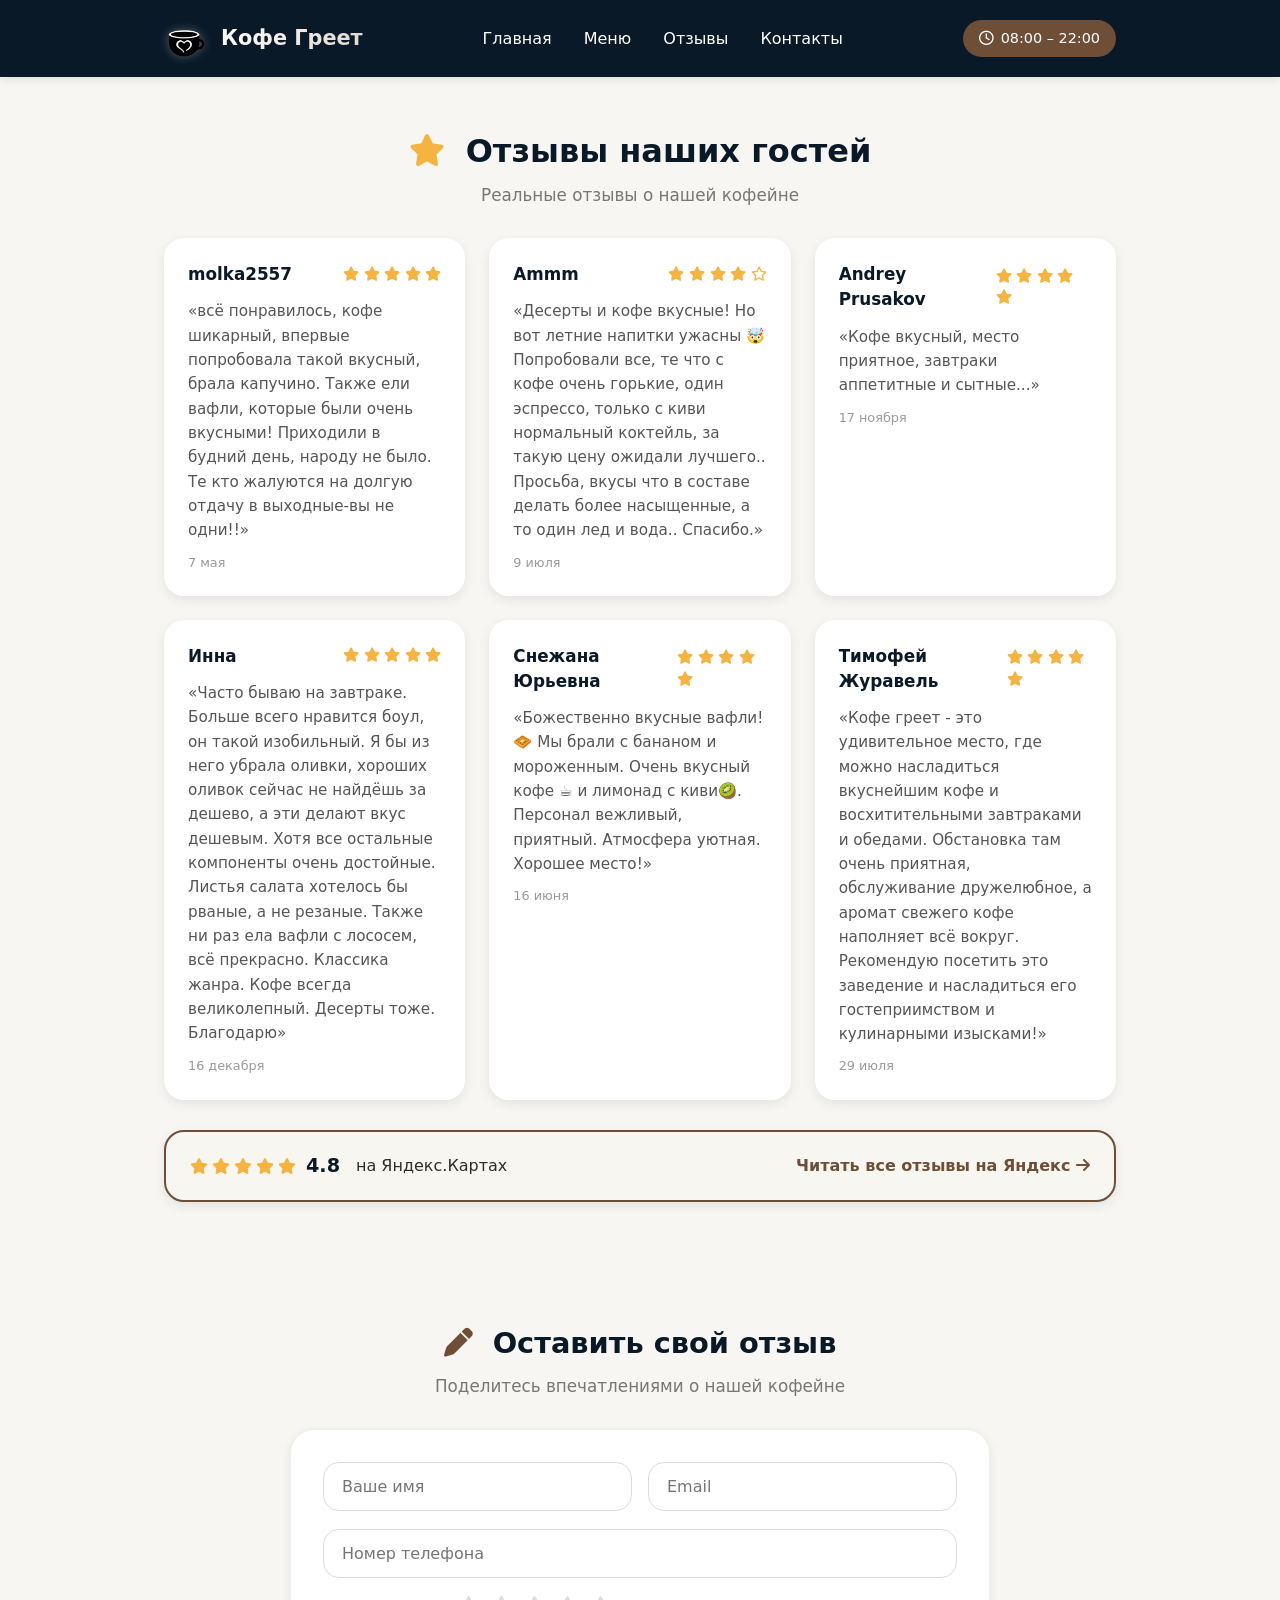
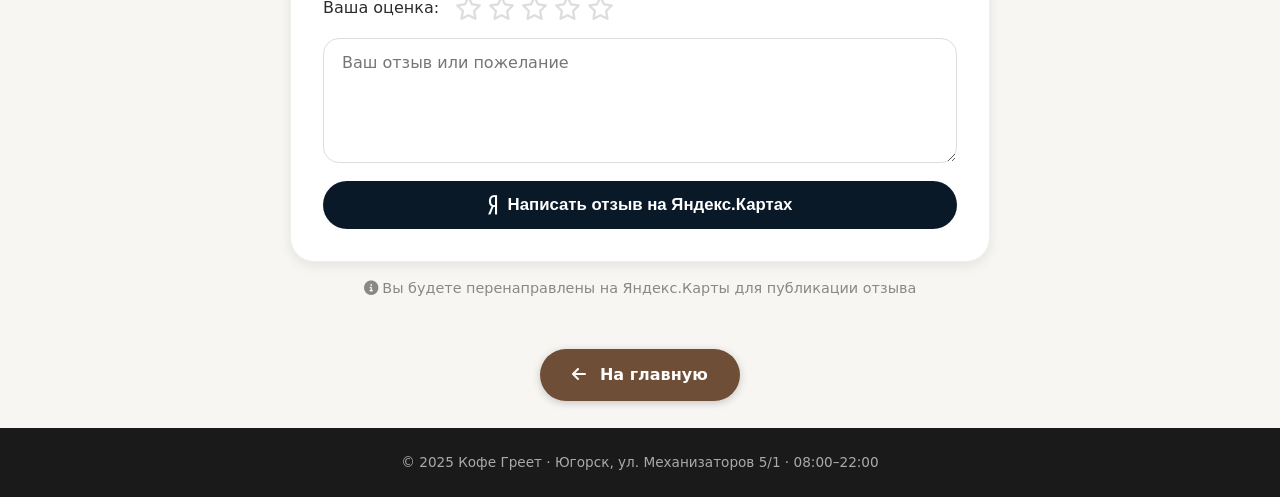
==== about.html @ d29ca67d "Add files via upload" ====
<!DOCTYPE html>
<html lang="ru">
<head>
    <meta charset="UTF-8" />
    <meta name="viewport" content="width=device-width, initial-scale=1.0" />
    <title>Отзывы и обратная связь — Кофе Греет</title>
    <link rel="stylesheet" href="about.css" />
    <link rel="stylesheet" href="https://cdnjs.cloudflare.com/ajax/libs/font-awesome/6.0.0-beta3/css/all.min.css" />
</head>
<body>

<!-- Preloader -->
<div class="preloader" id="preloader">
    <div class="preloader-content">
        <div class="coffee-cup">
            <div class="steam">
                <span></span><span></span><span></span><span></span><span></span>
            </div>
            <div class="cup-body">
                <div class="coffee-fill"></div>
            </div>
            <div class="cup-handle"></div>
            <div class="coffee-beans">
                <div class="bean"></div>
                <div class="bean"></div>
                <div class="bean"></div>
                <div class="bean"></div>
            </div>
        </div>
        <div class="preloader-title">Кофе Греет</div>
        <div class="preloader-spinner"></div>
        <div class="progress-bar">
            <div class="progress-bar-fill"></div>
        </div>
        <div class="loading-text">
            Загрузка<span>.</span><span>.</span><span>.</span>
        </div>
    </div>
</div>

<header>
    <div class="container header-container">
        <div class="logo">
            <img src="imgs/logo.png" alt="Кофе Греет" />
            <span>Кофе Греет</span>
        </div>

        <button class="burger-btn" id="burgerBtn" aria-label="Открыть меню">
            <span></span>
            <span></span>
            <span></span>
        </button>

        <nav class="nav-wrapper" id="navWrapper">
            <ul class="nav-menu">
                <li><a href="index.html">Главная</a></li>
                <li><a href="meny.html">Меню</a></li>
                <li><a href="about.html">Отзывы</a></li>
                <li><a href="index.html#contacts">Контакты</a></li>
            </ul>
        </nav>

        <div class="work-time">
            <i class="far fa-clock"></i> 08:00 – 22:00
        </div>
    </div>
</header>

<div class="menu-overlay" id="menuOverlay"></div>

<main>
    <div class="container">
        <!-- Отзывы -->
        <section class="feedback-section reviews-section">
            <div class="feedback-header">
                <h1><i class="fas fa-star" style="color: #f5b342;"></i> Отзывы наших гостей</h1>
                <p>Реальные отзывы о нашей кофейне</p>
            </div>

            <div class="reviews-wrapper">
                <!-- Отзыв 1: molka2557 - 5 звезд -->
                <div class="review-card">
                    <div class="review-header">
                        <span class="review-name">molka2557</span>
                        <span class="review-rating">
                            <i class="fas fa-star"></i>
                            <i class="fas fa-star"></i>
                            <i class="fas fa-star"></i>
                            <i class="fas fa-star"></i>
                            <i class="fas fa-star"></i>
                        </span>
                    </div>
                    <p>«всё понравилось, кофе шикарный, впервые попробовала такой вкусный, брала капучино. Также ели вафли, которые были очень вкусными! Приходили в будний день, народу не было. Те кто жалуются на долгую отдачу в выходные-вы не одни!!»</p>
                    <span class="review-date">7 мая</span>
                </div>

                <!-- Отзыв 2: Ammm - 4 звезды -->
                <div class="review-card">
                    <div class="review-header">
                        <span class="review-name">Ammm</span>
                        <span class="review-rating">
                            <i class="fas fa-star"></i>
                            <i class="fas fa-star"></i>
                            <i class="fas fa-star"></i>
                            <i class="fas fa-star"></i>
                            <i class="far fa-star"></i>
                        </span>
                    </div>
                    <p>«Десерты и кофе вкусные! Но вот летние напитки ужасны 🤯 Попробовали все, те что с кофе очень горькие, один эспрессо, только с киви нормальный коктейль, за такую цену ожидали лучшего.. Просьба, вкусы что в составе делать более насыщенные, а то один лед и вода.. Спасибо.»</p>
                    <span class="review-date">9 июля</span>
                </div>

                <!-- Отзыв 3: Andrey Prusakov - 5 звезд -->
                <div class="review-card">
                    <div class="review-header">
                        <span class="review-name">Andrey Prusakov</span>
                        <span class="review-rating">
                            <i class="fas fa-star"></i>
                            <i class="fas fa-star"></i>
                            <i class="fas fa-star"></i>
                            <i class="fas fa-star"></i>
                            <i class="fas fa-star"></i>
                        </span>
                    </div>
                    <p>«Кофе вкусный, место приятное, завтраки аппетитные и сытные...»</p>
                    <span class="review-date">17 ноября</span>
                </div>

                <!-- Отзыв 4: Инна - 5 звезд -->
                <div class="review-card">
                    <div class="review-header">
                        <span class="review-name">Инна</span>
                        <span class="review-rating">
                            <i class="fas fa-star"></i>
                            <i class="fas fa-star"></i>
                            <i class="fas fa-star"></i>
                            <i class="fas fa-star"></i>
                            <i class="fas fa-star"></i>
                        </span>
                    </div>
                    <p>«Часто бываю на завтраке. Больше всего нравится боул, он такой изобильный. Я бы из него убрала оливки, хороших оливок сейчас не найдёшь за дешево, а эти делают вкус дешевым. Хотя все остальные компоненты очень достойные. Листья салата хотелось бы рваные, а не резаные. Также ни раз ела вафли с лососем, всё прекрасно. Классика жанра. Кофе всегда великолепный. Десерты тоже. Благодарю»</p>
                    <span class="review-date">16 декабря</span>
                </div>

                <!-- Отзыв 5: Снежана Юрьевна - 5 звезд -->
                <div class="review-card">
                    <div class="review-header">
                        <span class="review-name">Снежана Юрьевна</span>
                        <span class="review-rating">
                            <i class="fas fa-star"></i>
                            <i class="fas fa-star"></i>
                            <i class="fas fa-star"></i>
                            <i class="fas fa-star"></i>
                            <i class="fas fa-star"></i>
                        </span>
                    </div>
                    <p>«Божественно вкусные вафли! 🧇 Мы брали с бананом и мороженным. Очень вкусный кофе ☕️ и лимонад с киви🥝. Персонал вежливый, приятный. Атмосфера уютная. Хорошее место!»</p>
                    <span class="review-date">16 июня</span>
                </div>

                <!-- Отзыв 6: Тимофей Журавель - 5 звезд -->
                <div class="review-card">
                    <div class="review-header">
                        <span class="review-name">Тимофей Журавель</span>
                        <span class="review-rating">
                            <i class="fas fa-star"></i>
                            <i class="fas fa-star"></i>
                            <i class="fas fa-star"></i>
                            <i class="fas fa-star"></i>
                            <i class="fas fa-star"></i>
                        </span>
                    </div>
                    <p>«Кофе греет - это удивительное место, где можно насладиться вкуснейшим кофе и восхитительными завтраками и обедами. Обстановка там очень приятная, обслуживание дружелюбное, а аромат свежего кофе наполняет всё вокруг. Рекомендую посетить это заведение и насладиться его гостеприимством и кулинарными изысками!»</p>
                    <span class="review-date">29 июля</span>
                </div>
            </div>

            <!-- Яндекс отзывы -->
            <div class="yandex-review-wrapper">
                <div class="review-card yandex-review">
                    <div class="yandex-rating">
                        <i class="fas fa-star" style="color: #f5b342;"></i>
                        <i class="fas fa-star" style="color: #f5b342;"></i>
                        <i class="fas fa-star" style="color: #f5b342;"></i>
                        <i class="fas fa-star" style="color: #f5b342;"></i>
                        <i class="fas fa-star" style="color: #f5b342;"></i>
                        <span class="rating-value">4.8</span>
                    </div>
                    <span class="yandex-label">на Яндекс.Картах</span>
                    <a href="https://yandex.ru/maps/11177/ugorsk/?add-review=true&from=mapframe&ll=63.339383%2C61.314696&mode=poi&poi%5Bpoint%5D=63.339239%2C61.314762&poi%5Buri%5D=ymapsbm1%3A%2F%2Forg%3Foid%3D2334949052&tab=reviews&z=18" target="_blank" class="yandex-link">
                        Читать все отзывы на Яндекс <i class="fas fa-arrow-right"></i>
                    </a>
                </div>
            </div>
        </section>

        <!-- Форма обратной связи -->
        <section class="feedback-section form-section">
            <div class="feedback-header">
                <h2><i class="fas fa-pen"></i> Оставить свой отзыв</h2>
                <p>Поделитесь впечатлениями о нашей кофейне</p>
            </div>

            <div class="feedback-form-wrapper">
                <form class="feedback-form" id="feedbackFormPage">
                    <div class="form-row">
                        <input type="text" id="reviewName" placeholder="Ваше имя" required />
                        <input type="email" id="reviewEmail" placeholder="Email" required />
                    </div>
                    <input type="tel" id="reviewPhone" placeholder="Номер телефона" />
                    <div class="rating-select">
                        <span>Ваша оценка:</span>
                        <div class="stars">
                            <i class="far fa-star" data-value="1"></i>
                            <i class="far fa-star" data-value="2"></i>
                            <i class="far fa-star" data-value="3"></i>
                            <i class="far fa-star" data-value="4"></i>
                            <i class="far fa-star" data-value="5"></i>
                        </div>
                    </div>
                    <textarea id="reviewText" rows="5" placeholder="Ваш отзыв или пожелание" required></textarea>
                    <button type="submit" class="submit-btn">
                        <i class="fab fa-yandex"></i> Написать отзыв на Яндекс.Картах
                    </button>
                </form>
                <p style="text-align: center; margin-top: 16px; color: #888; font-size: 0.9rem;">
                    <i class="fas fa-info-circle"></i> Вы будете перенаправлены на Яндекс.Карты для публикации отзыва
                </p>
            </div>
        </section>

        <!-- Кнопка "На главную" -->
        <div class="back-wrapper">
            <a href="index.html" class="btn-back">
                <i class="fas fa-arrow-left"></i> На главную
            </a>
        </div>
    </div>
</main>

<footer>
    <div class="container">
        <p>© 2025 Кофе Греет · Югорск, ул. Механизаторов 5/1 · 08:00–22:00</p>
    </div>
</footer>

<script>
    // Preloader
    window.addEventListener('load', function() {
        const preloader = document.getElementById('preloader');
        setTimeout(function() {
            preloader.classList.add('hidden');
        }, 1200);
    });

    // Бургер-меню
    const burgerBtn = document.getElementById('burgerBtn');
    const navWrapper = document.getElementById('navWrapper');
    const menuOverlay = document.getElementById('menuOverlay');

    function openMenu() {
        burgerBtn.classList.add('active');
        navWrapper.classList.add('active');
        menuOverlay.classList.add('active');
        document.body.style.overflow = 'hidden';
    }

    function closeMenu() {
        burgerBtn.classList.remove('active');
        navWrapper.classList.remove('active');
        menuOverlay.classList.remove('active');
        document.body.style.overflow = '';
    }

    burgerBtn.addEventListener('click', function() {
        if (navWrapper.classList.contains('active')) {
            closeMenu();
        } else {
            openMenu();
        }
    });

    menuOverlay.addEventListener('click', closeMenu);

    document.querySelectorAll('.nav-menu a').forEach(link => {
        link.addEventListener('click', closeMenu);
    });

    // Звездный рейтинг
    document.querySelectorAll('.stars i').forEach(star => {
        star.addEventListener('click', function() {
            const value = parseInt(this.dataset.value);
            const stars = this.parentElement.querySelectorAll('i');
            stars.forEach((s, index) => {
                if (index < value) {
                    s.className = 'fas fa-star';
                    s.style.color = '#f5b342';
                } else {
                    s.className = 'far fa-star';
                    s.style.color = '#ddd';
                }
            });
        });
    });

    // Отправка формы - перенаправление на Яндекс.Карты
    document.getElementById('feedbackFormPage').addEventListener('submit', function(e) {
        e.preventDefault();
        
        const name = document.getElementById('reviewName').value;
        const email = document.getElementById('reviewEmail').value;
        const phone = document.getElementById('reviewPhone').value;
        const review = document.getElementById('reviewText').value;
        
        const reviewData = {
            name: name,
            email: email,
            phone: phone,
            review: review,
            date: new Date().toLocaleDateString('ru-RU')
        };
        localStorage.setItem('reviewDraft', JSON.stringify(reviewData));
        
        alert('Спасибо! Вы будете перенаправлены на Яндекс.Карты для публикации отзыва.\n\nВаши данные сохранены в черновике.');
        
        window.open('https://yandex.ru/maps/11177/ugorsk/?add-review=true&from=mapframe&ll=63.339383%2C61.314696&mode=poi&poi%5Bpoint%5D=63.339239%2C61.314762&poi%5Buri%5D=ymapsbm1%3A%2F%2Forg%3Foid%3D2334949052&tab=reviews&z=18', '_blank');
        
        this.reset();
        document.querySelectorAll('.stars i').forEach(s => {
            s.className = 'far fa-star';
            s.style.color = '#ddd';
        });
    });
</script>
</body>
</html>
---- about.css ----
:root {
    --dark-blue: #0A1927;
    --coffee: #6F4E37;
    --coffee-light: #8B6B4A;
    --black: #1A1A1A;
    --bg: #F8F6F2;
    --text: #2C2C2C;
    --white: #FFFFFF;
    --shadow-sm: 0 4px 12px rgba(0, 0, 0, 0.08);
    --shadow-md: 0 8px 24px rgba(0, 0, 0, 0.12);
    --shadow-lg: 0 12px 32px rgba(0, 0, 0, 0.16);
    --glow-gold: 0 0 12px rgba(111, 78, 55, 0.5);
}
* {
    margin: 0;
    padding: 0;
    box-sizing: border-box;
}
body {
    font-family: system-ui, -apple-system, 'Segoe UI', Roboto, sans-serif;
    background: var(--bg);
    color: var(--text);
    line-height: 1.5;
    opacity: 0;
    animation: fadeInBody 0.8s ease-out forwards;
}
@keyframes fadeInBody {
    0% { opacity: 0; }
    100% { opacity: 1; }
}

/* ===== PRELOADER ===== */
.preloader {
    position: fixed;
    top: 0;
    left: 0;
    width: 100%;
    height: 100%;
    background: var(--dark-blue);
    display: flex;
    flex-direction: column;
    align-items: center;
    justify-content: center;
    z-index: 9999;
    transition: opacity 0.8s ease, visibility 0.8s ease;
}
.preloader.hidden {
    opacity: 0;
    visibility: hidden;
    pointer-events: none;
}
.preloader-content {
    display: flex;
    flex-direction: column;
    align-items: center;
    gap: 30px;
    animation: preloaderFadeIn 0.6s ease-out;
}
@keyframes preloaderFadeIn {
    0% { opacity: 0; transform: scale(0.9); }
    100% { opacity: 1; transform: scale(1); }
}
.coffee-cup {
    position: relative;
    width: 120px;
    height: 100px;
    animation: cupFloat 2s ease-in-out infinite;
}
@keyframes cupFloat {
    0%, 100% { transform: translateY(0); }
    50% { transform: translateY(-10px); }
}
.cup-body {
    position: absolute;
    bottom: 0;
    left: 50%;
    transform: translateX(-50%);
    width: 80px;
    height: 65px;
    background: linear-gradient(180deg, #5a3d2e 0%, #3d281d 100%);
    border-radius: 0 0 30px 30px;
    border: 3px solid #4a3224;
    overflow: hidden;
}
.cup-body::after {
    content: '';
    position: absolute;
    top: 0;
    left: 0;
    width: 100%;
    height: 30px;
    background: linear-gradient(180deg, rgba(255,255,255,0.15) 0%, rgba(255,255,255,0) 100%);
}
.cup-handle {
    position: absolute;
    bottom: 15px;
    right: -28px;
    width: 28px;
    height: 35px;
    border: 4px solid #4a3224;
    border-left: none;
    border-radius: 0 20px 20px 0;
}
.coffee-fill {
    position: absolute;
    bottom: 3px;
    left: 3px;
    right: 3px;
    height: 40px;
    background: linear-gradient(180deg, #6F4E37 0%, #3d281d 100%);
    border-radius: 0 0 26px 26px;
    animation: coffeeRipple 1.5s ease-in-out infinite;
}
@keyframes coffeeRipple {
    0%, 100% { height: 40px; opacity: 1; }
    50% { height: 35px; opacity: 0.8; }
}
.steam {
    position: absolute;
    top: -30px;
    left: 50%;
    transform: translateX(-50%);
    display: flex;
    gap: 12px;
}
.steam span {
    display: block;
    width: 6px;
    height: 20px;
    background: linear-gradient(180deg, rgba(255,255,255,0.4) 0%, transparent 100%);
    border-radius: 50%;
    animation: steamRise 2s ease-in-out infinite;
}
.steam span:nth-child(1) { animation-delay: 0s; height: 25px; }
.steam span:nth-child(2) { animation-delay: 0.4s; height: 15px; }
.steam span:nth-child(3) { animation-delay: 0.8s; height: 20px; }
.steam span:nth-child(4) { animation-delay: 1.2s; height: 18px; }
.steam span:nth-child(5) { animation-delay: 1.6s; height: 22px; }
@keyframes steamRise {
    0% { transform: translateY(0) scale(1); opacity: 0.6; }
    100% { transform: translateY(-40px) scale(1.5); opacity: 0; }
}
.coffee-beans {
    position: absolute;
    width: 100%;
    height: 100%;
    top: 0;
    left: 0;
    pointer-events: none;
}
.bean {
    position: absolute;
    width: 16px;
    height: 20px;
    background: linear-gradient(135deg, #6F4E37 0%, #3d281d 100%);
    border-radius: 50% 50% 50% 50% / 60% 60% 40% 40%;
    animation: beanFloat 3s ease-in-out infinite;
}
.bean::after {
    content: '';
    position: absolute;
    top: 50%;
    left: 50%;
    transform: translate(-50%, -50%);
    width: 2px;
    height: 8px;
    background: rgba(255,255,255,0.15);
    border-radius: 50%;
}
.bean:nth-child(1) { top: -10px; left: -30px; animation-delay: 0s; transform: rotate(30deg); }
.bean:nth-child(2) { top: 30px; left: -40px; animation-delay: 0.5s; transform: rotate(-20deg); width: 14px; height: 18px; }
.bean:nth-child(3) { bottom: 20px; right: -35px; animation-delay: 1s; transform: rotate(45deg); }
.bean:nth-child(4) { top: -5px; right: -40px; animation-delay: 1.5s; transform: rotate(-15deg); width: 12px; height: 16px; }
@keyframes beanFloat {
    0%, 100% { transform: rotate(var(--rot)) translateY(0); opacity: 0.7; }
    50% { transform: rotate(var(--rot)) translateY(-8px); opacity: 1; }
}
.bean:nth-child(1) { --rot: 30deg; }
.bean:nth-child(2) { --rot: -20deg; }
.bean:nth-child(3) { --rot: 45deg; }
.bean:nth-child(4) { --rot: -15deg; }
.preloader-title {
    color: white;
    font-weight: 700;
    font-size: 2rem;
    background: linear-gradient(135deg, #fff, #e0d6cc);
    background-clip: text;
    -webkit-background-clip: text;
    color: transparent;
    letter-spacing: 2px;
}
.preloader-spinner {
    position: relative;
    width: 60px;
    height: 60px;
}
.preloader-spinner::before {
    content: '';
    position: absolute;
    inset: 0;
    border-radius: 50%;
    border: 3px solid rgba(111, 78, 55, 0.15);
}
.preloader-spinner::after {
    content: '';
    position: absolute;
    inset: 0;
    border-radius: 50%;
    border: 3px solid transparent;
    border-top-color: var(--coffee);
    animation: spin 1s linear infinite;
}
@keyframes spin {
    0% { transform: rotate(0deg); }
    100% { transform: rotate(360deg); }
}
.progress-bar {
    width: 200px;
    height: 3px;
    background: rgba(255, 255, 255, 0.08);
    border-radius: 4px;
    overflow: hidden;
}
.progress-bar-fill {
    height: 100%;
    width: 0%;
    background: linear-gradient(90deg, var(--coffee), var(--coffee-light));
    border-radius: 4px;
    animation: progressFill 1.8s ease-in-out forwards;
}
@keyframes progressFill {
    0% { width: 0%; }
    20% { width: 15%; }
    50% { width: 45%; }
    80% { width: 75%; }
    100% { width: 100%; }
}
.loading-text {
    color: rgba(255, 255, 255, 0.5);
    font-size: 0.9rem;
    letter-spacing: 3px;
    text-transform: uppercase;
    font-weight: 300;
}
.loading-text span {
    display: inline-block;
    animation: dotsBounce 1.4s infinite;
}
.loading-text span:nth-child(2) { animation-delay: 0.2s; }
.loading-text span:nth-child(3) { animation-delay: 0.4s; }
@keyframes dotsBounce {
    0%, 80%, 100% { transform: scale(1); opacity: 0.3; }
    40% { transform: scale(1.3); opacity: 1; }
}

/* ===== ОСНОВНЫЕ СТИЛИ ===== */
.container {
    max-width: 1000px;
    margin: 0 auto;
    padding: 0 24px;
}

/* Header */
header {
    background: var(--dark-blue);
    padding: 16px 0;
    position: sticky;
    top: 0;
    z-index: 100;
    transition: all 0.3s ease;
    box-shadow: 0 2px 10px rgba(0, 0, 0, 0.1);
}
.header-container {
    display: flex;
    justify-content: space-between;
    align-items: center;
    flex-wrap: wrap;
    gap: 20px;
    max-width: 1000px;
    margin: 0 auto;
    padding: 0 24px;
}
.logo {
    display: flex;
    align-items: center;
    gap: 12px;
}
.logo img {
    height: 45px;
    width: auto;
    transition: all 0.3s ease;
    filter: drop-shadow(0 0 5px rgba(255, 255, 255, 0.3));
    animation: logoGlow 2s ease-in-out infinite;
}
@keyframes logoGlow {
    0%, 100% {
        filter: drop-shadow(0 0 5px rgba(255, 255, 255, 0.3));
    }
    50% {
        filter: drop-shadow(0 0 15px rgba(111, 78, 55, 0.6));
    }
}
.logo span {
    color: var(--white);
    font-weight: 700;
    font-size: 1.3rem;
    background: linear-gradient(135deg, #fff, #e0d6cc);
    background-clip: text;
    -webkit-background-clip: text;
    color: transparent;
    transition: all 0.3s ease;
}
.logo:hover span {
    text-shadow: 0 0 10px rgba(111, 78, 55, 0.5);
}
.nav-menu {
    display: flex;
    gap: 32px;
    list-style: none;
}
.nav-menu a {
    color: var(--white);
    text-decoration: none;
    font-weight: 500;
    transition: all 0.3s ease;
    position: relative;
}
.nav-menu a::after {
    content: '';
    position: absolute;
    bottom: -5px;
    left: 0;
    width: 0;
    height: 2px;
    background: var(--coffee);
    transition: width 0.3s ease;
    border-radius: 2px;
}
.nav-menu a:hover::after {
    width: 100%;
}
.nav-menu a:hover {
    opacity: 1;
    text-shadow: 0 0 8px rgba(111, 78, 55, 0.5);
}
.work-time {
    background: var(--coffee);
    padding: 8px 16px;
    border-radius: 40px;
    color: var(--white);
    font-size: 0.9rem;
    display: flex;
    align-items: center;
    gap: 8px;
    white-space: nowrap;
    transition: all 0.3s ease;
    box-shadow: 0 0 0 rgba(111, 78, 55, 0);
    animation: pulseSoft 2s ease-in-out infinite;
}
.work-time:hover {
    transform: scale(1.02);
    box-shadow: var(--glow-gold);
}
@keyframes pulseSoft {
    0%, 100% {
        box-shadow: 0 0 0 rgba(111, 78, 55, 0);
    }
    50% {
        box-shadow: 0 0 12px rgba(111, 78, 55, 0.5);
    }
}

/* Основной контент страницы */
.feedback-section {
    padding: 50px 0 30px 0;
    opacity: 0;
    transform: translateY(30px);
    animation: slideUpFade 0.8s ease-out forwards;
}
.feedback-section:nth-child(1) { animation-delay: 0.1s; }
.feedback-section:nth-child(2) { animation-delay: 0.3s; }
@keyframes slideUpFade {
    0% {
        opacity: 0;
        transform: translateY(30px);
    }
    100% {
        opacity: 1;
        transform: translateY(0);
    }
}
.feedback-header {
    text-align: center;
    margin-bottom: 30px;
}
.feedback-header h1 {
    font-size: 2rem;
    color: var(--dark-blue);
    margin-bottom: 8px;
}
.feedback-header h1 i {
    margin-right: 10px;
}
.feedback-header h2 {
    font-size: 1.8rem;
    color: var(--dark-blue);
    margin-bottom: 8px;
}
.feedback-header h2 i {
    margin-right: 10px;
    color: var(--coffee);
}
.feedback-header p {
    color: #777;
    font-size: 1.05rem;
}

/* Отзывы */
.reviews-wrapper {
    display: grid;
    grid-template-columns: repeat(auto-fill, minmax(300px, 1fr));
    gap: 24px;
    margin-bottom: 30px;
}
.review-card {
    background: var(--white);
    padding: 24px;
    border-radius: 20px;
    box-shadow: var(--shadow-sm);
    transition: all 0.3s ease;
    position: relative;
}
.review-card:hover {
    transform: translateY(-5px);
    box-shadow: var(--shadow-md), var(--glow-gold);
}
.review-header {
    display: flex;
    justify-content: space-between;
    align-items: center;
    margin-bottom: 12px;
}
.review-name {
    font-weight: 600;
    color: var(--dark-blue);
    font-size: 1.05rem;
}
.review-rating {
    color: #f5b342;
    font-size: 0.9rem;
}
.review-card p {
    color: #555;
    font-size: 0.95rem;
    line-height: 1.6;
    margin-bottom: 10px;
}
.review-date {
    color: #999;
    font-size: 0.8rem;
    display: block;
}

/* Яндекс отзыв */
.yandex-review-wrapper {
    margin-bottom: 40px;
}
.yandex-review {
    display: flex;
    align-items: center;
    gap: 16px;
    flex-wrap: wrap;
    background: #f8f6f0;
    border: 2px solid var(--coffee);
    padding: 20px 24px;
}
.yandex-review:hover {
    transform: translateY(-3px);
    box-shadow: var(--shadow-md), var(--glow-gold);
}
.yandex-rating {
    display: flex;
    align-items: center;
    gap: 4px;
}
.yandex-rating .rating-value {
    font-weight: 700;
    font-size: 1.2rem;
    color: var(--dark-blue);
    margin-left: 6px;
}
.yandex-label {
    font-weight: 500;
    color: var(--text);
}
.yandex-link {
    color: var(--coffee);
    font-weight: 600;
    text-decoration: none;
    transition: all 0.3s ease;
    margin-left: auto;
}
.yandex-link:hover {
    text-shadow: 0 0 6px rgba(111, 78, 55, 0.4);
    transform: translateX(5px);
}
.yandex-link i {
    transition: transform 0.3s ease;
}
.yandex-link:hover i {
    transform: translateX(5px);
}

/* Форма обратной связи */
.feedback-form-wrapper {
    max-width: 700px;
    margin: 0 auto;
}
.feedback-form {
    background: var(--white);
    padding: 32px;
    border-radius: 24px;
    display: flex;
    flex-direction: column;
    gap: 18px;
    transition: all 0.3s ease;
    box-shadow: var(--shadow-sm);
    border: 1px solid rgba(111, 78, 55, 0.1);
}
.feedback-form:hover {
    box-shadow: var(--shadow-md), var(--glow-gold);
    border-color: rgba(111, 78, 55, 0.3);
}
.form-row {
    display: grid;
    grid-template-columns: 1fr 1fr;
    gap: 16px;
}
.feedback-form input,
.feedback-form textarea {
    width: 100%;
    padding: 14px 18px;
    border: 1px solid #ddd;
    border-radius: 16px;
    font-size: 1rem;
    font-family: inherit;
    transition: all 0.3s ease;
    background: white;
}
.feedback-form input:focus,
.feedback-form textarea:focus {
    outline: none;
    border-color: var(--coffee);
    box-shadow: 0 0 12px rgba(111, 78, 55, 0.3);
    transform: scale(1.01);
}
.feedback-form button {
    background: var(--dark-blue);
    color: white;
    border: none;
    padding: 14px;
    border-radius: 40px;
    font-weight: 600;
    font-size: 1.05rem;
    cursor: pointer;
    transition: all 0.3s ease;
    position: relative;
    overflow: hidden;
    width: 100%;
}
.feedback-form button::before {
    content: '';
    position: absolute;
    top: 50%;
    left: 50%;
    width: 0;
    height: 0;
    background: var(--coffee);
    border-radius: 50%;
    transform: translate(-50%, -50%);
    transition: width 0.4s ease, height 0.4s ease;
    z-index: -1;
}
.feedback-form button:hover::before {
    width: 500px;
    height: 500px;
}
.feedback-form button:hover {
    background: var(--coffee);
    transform: scale(1.02);
    box-shadow: var(--glow-gold);
}

/* Рейтинг звездами */
.rating-select {
    display: flex;
    align-items: center;
    gap: 16px;
    flex-wrap: wrap;
}
.rating-select span {
    font-weight: 500;
    color: var(--text);
}
.stars {
    display: flex;
    gap: 6px;
}
.stars i {
    font-size: 1.5rem;
    color: #ddd;
    cursor: pointer;
    transition: all 0.3s ease;
}
.stars i:hover {
    transform: scale(1.2);
}

/* Кнопка "На главную" */
.back-wrapper {
    text-align: center;
    margin: 20px 0 10px 0;
    padding: 0;
    opacity: 0;
    transform: translateY(20px);
    animation: slideUpFade 0.6s ease-out 0.9s forwards;
}
.btn-back {
    display: inline-block;
    background: var(--coffee);
    color: white;
    padding: 14px 32px;
    border-radius: 40px;
    text-decoration: none;
    font-weight: 600;
    font-size: 1rem;
    transition: all 0.3s ease;
    position: relative;
    overflow: hidden;
    box-shadow: 0 2px 8px rgba(0, 0, 0, 0.2);
}
.btn-back::before {
    content: '';
    position: absolute;
    top: 50%;
    left: 50%;
    width: 0;
    height: 0;
    background: var(--dark-blue);
    border-radius: 50%;
    transform: translate(-50%, -50%);
    transition: width 0.4s ease, height 0.4s ease;
    z-index: -1;
}
.btn-back:hover::before {
    width: 400px;
    height: 400px;
}
.btn-back:hover {
    background: var(--coffee);
    transform: translateY(-2px);
    box-shadow: var(--glow-gold);
}
.btn-back i {
    transition: transform 0.3s ease;
    margin-right: 8px;
}
.btn-back:hover i {
    transform: translateX(-5px);
}

footer {
    background: var(--black);
    color: #aaa;
    text-align: center;
    padding: 24px 0;
    font-size: 0.85rem;
    position: relative;
    overflow: hidden;
    margin-top: 20px;
}
footer::before {
    content: '';
    position: absolute;
    top: 0;
    left: -100%;
    width: 100%;
    height: 1px;
    background: linear-gradient(90deg, transparent, var(--coffee), transparent);
    animation: footerLine 4s ease-in-out infinite;
}
@keyframes footerLine {
    0% { left: -100%; }
    50% { left: 100%; }
    100% { left: 100%; }
}
html {
    scroll-behavior: smooth;
}

/* Стиль кнопки отправки */
.submit-btn {
    background: var(--dark-blue) !important;
    color: white !important;
    border: none !important;
    padding: 14px !important;
    border-radius: 40px !important;
    font-weight: 600 !important;
    font-size: 1.05rem !important;
    cursor: pointer !important;
    transition: all 0.3s ease !important;
    position: relative !important;
    overflow: hidden !important;
    width: 100% !important;
    display: flex !important;
    align-items: center !important;
    justify-content: center !important;
    gap: 10px !important;
}
.submit-btn::before {
    content: '' !important;
    position: absolute !important;
    top: 50% !important;
    left: 50% !important;
    width: 0 !important;
    height: 0 !important;
    background: var(--coffee) !important;
    border-radius: 50% !important;
    transform: translate(-50%, -50%) !important;
    transition: width 0.4s ease, height 0.4s ease !important;
    z-index: -1 !important;
}
.submit-btn:hover::before {
    width: 500px !important;
    height: 500px !important;
}
.submit-btn:hover {
    background: var(--coffee) !important;
    transform: scale(1.02) !important;
    box-shadow: var(--glow-gold) !important;
}
.submit-btn i {
    font-size: 1.2rem !important;
}

/* ===== БУРГЕР-МЕНЮ ===== */
.burger-btn {
    display: none;
    flex-direction: column;
    justify-content: space-between;
    width: 30px;
    height: 22px;
    background: transparent;
    border: none;
    cursor: pointer;
    padding: 0;
    z-index: 110;
}
.burger-btn span {
    display: block;
    width: 100%;
    height: 3px;
    background: var(--white);
    border-radius: 3px;
    transition: all 0.3s ease;
}
.burger-btn.active span:nth-child(1) {
    transform: translateY(9px) rotate(45deg);
}
.burger-btn.active span:nth-child(2) {
    opacity: 0;
}
.burger-btn.active span:nth-child(3) {
    transform: translateY(-9px) rotate(-45deg);
}
.menu-overlay {
    position: fixed;
    inset: 0;
    background: rgba(0, 0, 0, 0.5);
    opacity: 0;
    visibility: hidden;
    transition: all 0.3s ease;
    z-index: 98;
}
.menu-overlay.active {
    opacity: 1;
    visibility: visible;
}

/* ===== АДАПТИВНОСТЬ ===== */
@media (max-width: 768px) {
    .container, .header-container {
        padding: 0 20px;
    }
    .header-container {
        flex-direction: row;
        text-align: left;
    }
    .work-time {
        white-space: normal;
    }
    .feedback-section {
        padding: 30px 0 20px 0;
    }
    .feedback-header h1,
    .feedback-header h2 {
        font-size: 1.6rem;
    }
    .feedback-form {
        padding: 24px;
    }
    .form-row {
        grid-template-columns: 1fr;
    }
    .reviews-wrapper {
        grid-template-columns: 1fr;
    }
    .yandex-review {
        flex-direction: column;
        text-align: center;
    }
    .yandex-link {
        margin-left: 0;
    }
    .coffee-cup {
        width: 90px;
        height: 75px;
    }
    .cup-body {
        width: 60px;
        height: 50px;
    }
    .cup-handle {
        right: -22px;
        width: 22px;
        height: 28px;
    }
    .steam span {
        width: 4px;
        height: 15px;
    }
    .steam span:nth-child(1) { height: 20px; }
    .steam span:nth-child(2) { height: 12px; }
    .steam span:nth-child(3) { height: 16px; }
    .steam span:nth-child(4) { height: 14px; }
    .steam span:nth-child(5) { height: 18px; }
    .bean {
        width: 12px;
        height: 15px;
    }
    .bean:nth-child(1) { top: -5px; left: -20px; }
    .bean:nth-child(2) { top: 20px; left: -30px; width: 10px; height: 14px; }
    .bean:nth-child(3) { bottom: 10px; right: -25px; }
    .bean:nth-child(4) { top: -3px; right: -30px; width: 10px; height: 13px; }
    .preloader-title {
        font-size: 1.5rem;
    }
    .preloader-spinner {
        width: 45px;
        height: 45px;
    }
    .progress-bar {
        width: 160px;
    }
    .coffee-fill {
        height: 30px;
    }
    @keyframes coffeeRipple {
        0%, 100% { height: 30px; }
        50% { height: 25px; }
    }
    .burger-btn {
        display: flex;
    }
    .nav-wrapper {
        position: fixed;
        top: 0;
        right: -100%;
        width: 75%;
        max-width: 300px;
        height: 100vh;
        background: var(--dark-blue);
        padding: 80px 30px 30px;
        transition: right 0.3s ease;
        z-index: 100;
        box-shadow: -4px 0 20px rgba(0, 0, 0, 0.3);
    }
    .nav-wrapper.active {
        right: 0;
    }
    .nav-menu {
        flex-direction: column;
        gap: 24px;
        align-items: flex-start;
    }
    .nav-menu a {
        font-size: 1.1rem;
        display: block;
        padding: 10px 0;
        width: 100%;
        border-bottom: 1px solid rgba(255, 255, 255, 0.1);
    }
    .nav-menu a::after {
        display: none;
    }
    .work-time {
        display: none;
    }
}

@media (max-width: 576px) {
    .container, .header-container {
        padding: 0 16px;
    }
    .logo img {
        height: 35px;
    }
    .logo span {
        font-size: 1.1rem;
    }
    .feedback-header h1,
    .feedback-header h2 {
        font-size: 1.3rem;
    }
    .feedback-header p {
        font-size: 0.95rem;
    }
    .feedback-form {
        padding: 20px;
    }
    .feedback-form input,
    .feedback-form textarea {
        padding: 12px 14px;
        font-size: 0.95rem;
    }
    .review-card {
        padding: 18px;
    }
    .stars i {
        font-size: 1.2rem;
    }
    .coffee-cup {
        width: 70px;
        height: 60px;
    }
    .cup-body {
        width: 48px;
        height: 40px;
        border-width: 2px;
        border-radius: 0 0 22px 22px;
    }
    .cup-handle {
        right: -18px;
        width: 18px;
        height: 22px;
        border-width: 3px;
        border-radius: 0 14px 14px 0;
    }
    .steam {
        gap: 8px;
        top: -22px;
    }
    .steam span {
        width: 3px;
        height: 12px;
    }
    .steam span:nth-child(1) { height: 16px; }
    .steam span:nth-child(2) { height: 10px; }
    .steam span:nth-child(3) { height: 13px; }
    .steam span:nth-child(4) { height: 11px; }
    .steam span:nth-child(5) { height: 14px; }
    @keyframes steamRise {
        0% { transform: translateY(0) scale(1); opacity: 0.6; }
        100% { transform: translateY(-30px) scale(1.5); opacity: 0; }
    }
    .bean {
        width: 10px;
        height: 13px;
    }
    .bean:nth-child(1) { top: -3px; left: -15px; }
    .bean:nth-child(2) { top: 15px; left: -22px; width: 8px; height: 11px; }
    .bean:nth-child(3) { bottom: 8px; right: -18px; }
    .bean:nth-child(4) { top: -2px; right: -22px; width: 8px; height: 10px; }
    @keyframes beanFloat {
        0%, 100% { transform: rotate(var(--rot)) translateY(0); opacity: 0.7; }
        50% { transform: rotate(var(--rot)) translateY(-5px); opacity: 1; }
    }
    .preloader-title {
        font-size: 1.2rem;
    }
    .preloader-spinner {
        width: 35px;
        height: 35px;
    }
    .preloader-spinner::before,
    .preloader-spinner::after {
        border-width: 2px;
    }
    .progress-bar {
        width: 120px;
        height: 2px;
    }
    .loading-text {
        font-size: 0.75rem;
        letter-spacing: 2px;
    }
    .coffee-fill {
        height: 24px;
    }
    @keyframes coffeeRipple {
        0%, 100% { height: 24px; }
        50% { height: 20px; }
    }
    .preloader-content {
        gap: 20px;
    }
}
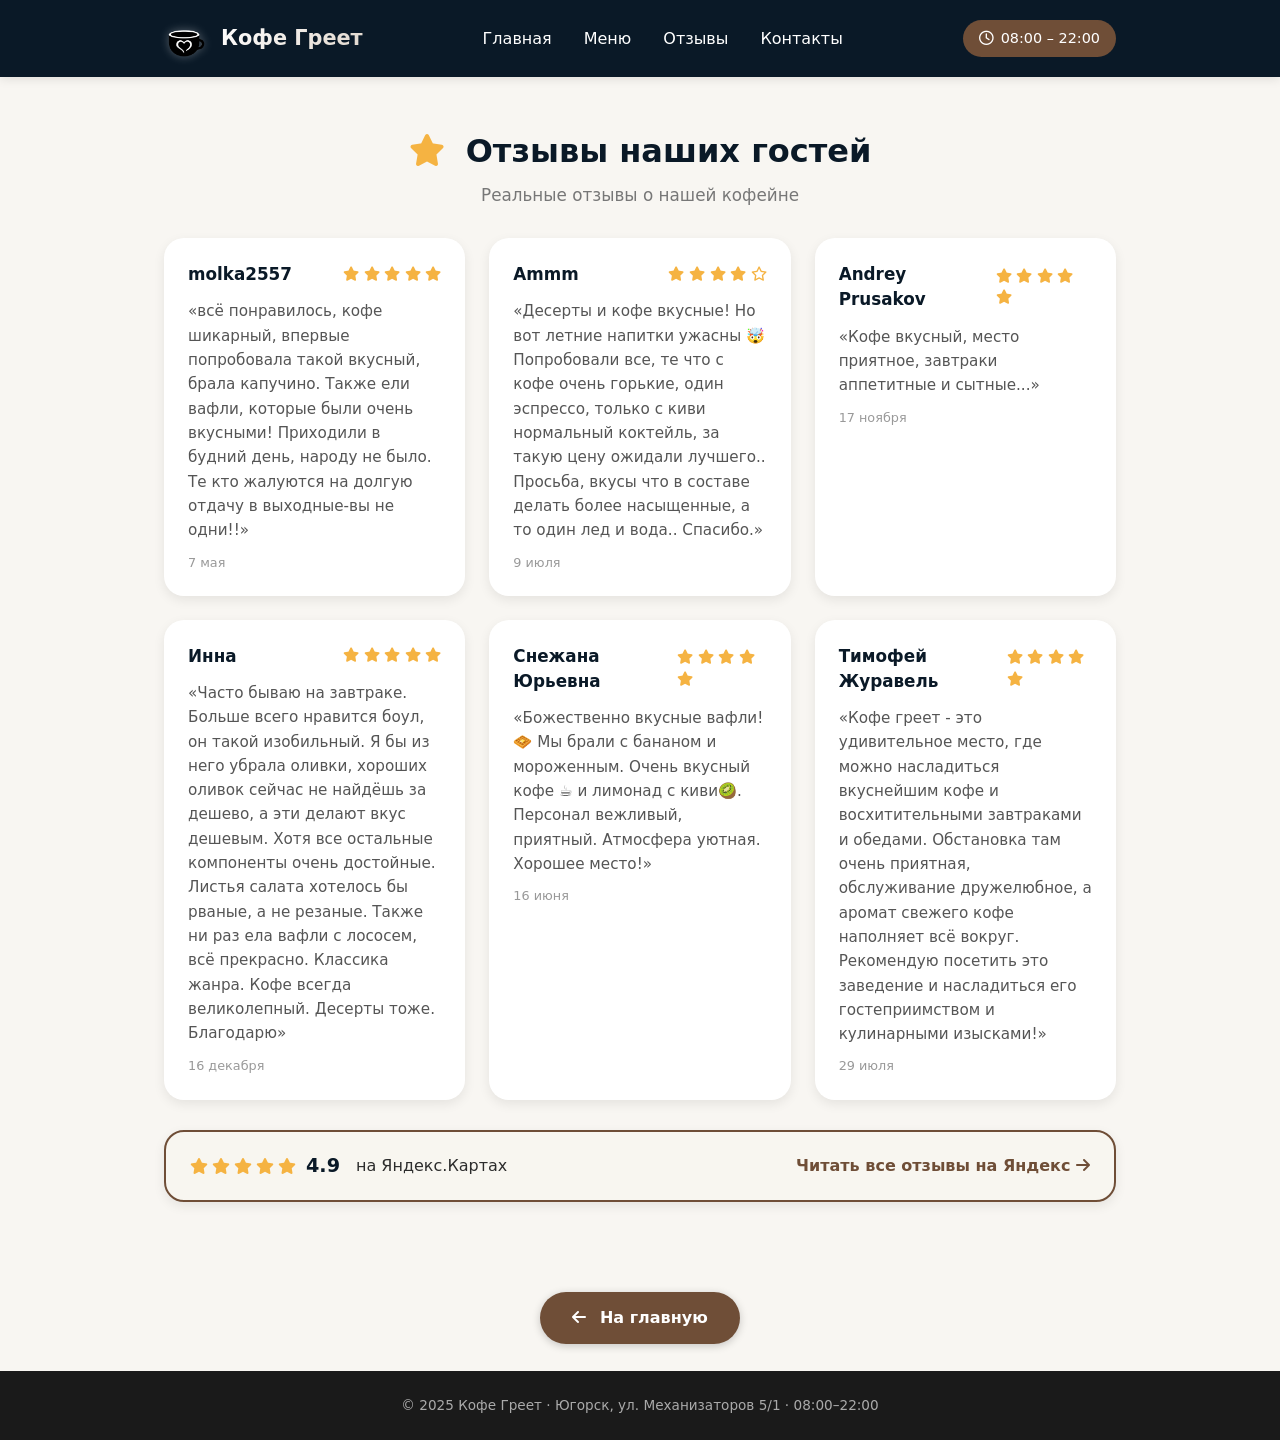
==== commit 890b90a9: "Add files via upload" ====
--- a/about.html
+++ b/about.html
@@ -3,7 +3,7 @@
 <head>
     <meta charset="UTF-8" />
     <meta name="viewport" content="width=device-width, initial-scale=1.0" />
-    <title>Отзывы и обратная связь — Кофе Греет</title>
+    <title>Отзывы — Кофе Греет</title>
     <link rel="stylesheet" href="about.css" />
     <link rel="stylesheet" href="https://cdnjs.cloudflare.com/ajax/libs/font-awesome/6.0.0-beta3/css/all.min.css" />
 </head>
@@ -78,7 +78,7 @@
             </div>
 
             <div class="reviews-wrapper">
-                <!-- Отзыв 1: molka2557 - 5 звезд -->
+                <!-- Отзыв 1 -->
                 <div class="review-card">
                     <div class="review-header">
                         <span class="review-name">molka2557</span>
@@ -94,7 +94,7 @@
                     <span class="review-date">7 мая</span>
                 </div>
 
-                <!-- Отзыв 2: Ammm - 4 звезды -->
+                <!-- Отзыв 2 -->
                 <div class="review-card">
                     <div class="review-header">
                         <span class="review-name">Ammm</span>
@@ -110,7 +110,7 @@
                     <span class="review-date">9 июля</span>
                 </div>
 
-                <!-- Отзыв 3: Andrey Prusakov - 5 звезд -->
+                <!-- Отзыв 3 -->
                 <div class="review-card">
                     <div class="review-header">
                         <span class="review-name">Andrey Prusakov</span>
@@ -126,7 +126,7 @@
                     <span class="review-date">17 ноября</span>
                 </div>
 
-                <!-- Отзыв 4: Инна - 5 звезд -->
+                <!-- Отзыв 4 -->
                 <div class="review-card">
                     <div class="review-header">
                         <span class="review-name">Инна</span>
@@ -142,7 +142,7 @@
                     <span class="review-date">16 декабря</span>
                 </div>
 
-                <!-- Отзыв 5: Снежана Юрьевна - 5 звезд -->
+                <!-- Отзыв 5 -->
                 <div class="review-card">
                     <div class="review-header">
                         <span class="review-name">Снежана Юрьевна</span>
@@ -158,7 +158,7 @@
                     <span class="review-date">16 июня</span>
                 </div>
 
-                <!-- Отзыв 6: Тимофей Журавель - 5 звезд -->
+                <!-- Отзыв 6 -->
                 <div class="review-card">
                     <div class="review-header">
                         <span class="review-name">Тимофей Журавель</span>
@@ -184,48 +184,13 @@
                         <i class="fas fa-star" style="color: #f5b342;"></i>
                         <i class="fas fa-star" style="color: #f5b342;"></i>
                         <i class="fas fa-star" style="color: #f5b342;"></i>
-                        <span class="rating-value">4.8</span>
+                        <span class="rating-value">4.9</span>
                     </div>
                     <span class="yandex-label">на Яндекс.Картах</span>
                     <a href="https://yandex.ru/maps/11177/ugorsk/?add-review=true&from=mapframe&ll=63.339383%2C61.314696&mode=poi&poi%5Bpoint%5D=63.339239%2C61.314762&poi%5Buri%5D=ymapsbm1%3A%2F%2Forg%3Foid%3D2334949052&tab=reviews&z=18" target="_blank" class="yandex-link">
                         Читать все отзывы на Яндекс <i class="fas fa-arrow-right"></i>
                     </a>
                 </div>
-            </div>
-        </section>
-
-        <!-- Форма обратной связи -->
-        <section class="feedback-section form-section">
-            <div class="feedback-header">
-                <h2><i class="fas fa-pen"></i> Оставить свой отзыв</h2>
-                <p>Поделитесь впечатлениями о нашей кофейне</p>
-            </div>
-
-            <div class="feedback-form-wrapper">
-                <form class="feedback-form" id="feedbackFormPage">
-                    <div class="form-row">
-                        <input type="text" id="reviewName" placeholder="Ваше имя" required />
-                        <input type="email" id="reviewEmail" placeholder="Email" required />
-                    </div>
-                    <input type="tel" id="reviewPhone" placeholder="Номер телефона" />
-                    <div class="rating-select">
-                        <span>Ваша оценка:</span>
-                        <div class="stars">
-                            <i class="far fa-star" data-value="1"></i>
-                            <i class="far fa-star" data-value="2"></i>
-                            <i class="far fa-star" data-value="3"></i>
-                            <i class="far fa-star" data-value="4"></i>
-                            <i class="far fa-star" data-value="5"></i>
-                        </div>
-                    </div>
-                    <textarea id="reviewText" rows="5" placeholder="Ваш отзыв или пожелание" required></textarea>
-                    <button type="submit" class="submit-btn">
-                        <i class="fab fa-yandex"></i> Написать отзыв на Яндекс.Картах
-                    </button>
-                </form>
-                <p style="text-align: center; margin-top: 16px; color: #888; font-size: 0.9rem;">
-                    <i class="fas fa-info-circle"></i> Вы будете перенаправлены на Яндекс.Карты для публикации отзыва
-                </p>
             </div>
         </section>
 
@@ -285,52 +250,6 @@
     document.querySelectorAll('.nav-menu a').forEach(link => {
         link.addEventListener('click', closeMenu);
     });
-
-    // Звездный рейтинг
-    document.querySelectorAll('.stars i').forEach(star => {
-        star.addEventListener('click', function() {
-            const value = parseInt(this.dataset.value);
-            const stars = this.parentElement.querySelectorAll('i');
-            stars.forEach((s, index) => {
-                if (index < value) {
-                    s.className = 'fas fa-star';
-                    s.style.color = '#f5b342';
-                } else {
-                    s.className = 'far fa-star';
-                    s.style.color = '#ddd';
-                }
-            });
-        });
-    });
-
-    // Отправка формы - перенаправление на Яндекс.Карты
-    document.getElementById('feedbackFormPage').addEventListener('submit', function(e) {
-        e.preventDefault();
-        
-        const name = document.getElementById('reviewName').value;
-        const email = document.getElementById('reviewEmail').value;
-        const phone = document.getElementById('reviewPhone').value;
-        const review = document.getElementById('reviewText').value;
-        
-        const reviewData = {
-            name: name,
-            email: email,
-            phone: phone,
-            review: review,
-            date: new Date().toLocaleDateString('ru-RU')
-        };
-        localStorage.setItem('reviewDraft', JSON.stringify(reviewData));
-        
-        alert('Спасибо! Вы будете перенаправлены на Яндекс.Карты для публикации отзыва.\n\nВаши данные сохранены в черновике.');
-        
-        window.open('https://yandex.ru/maps/11177/ugorsk/?add-review=true&from=mapframe&ll=63.339383%2C61.314696&mode=poi&poi%5Bpoint%5D=63.339239%2C61.314762&poi%5Buri%5D=ymapsbm1%3A%2F%2Forg%3Foid%3D2334949052&tab=reviews&z=18', '_blank');
-        
-        this.reset();
-        document.querySelectorAll('.stars i').forEach(s => {
-            s.className = 'far fa-star';
-            s.style.color = '#ddd';
-        });
-    });
 </script>
 </body>
 </html>
--- a/about.css
+++ b/about.css
@@ -511,111 +511,6 @@
     transform: translateX(5px);
 }
 
-/* Форма обратной связи */
-.feedback-form-wrapper {
-    max-width: 700px;
-    margin: 0 auto;
-}
-.feedback-form {
-    background: var(--white);
-    padding: 32px;
-    border-radius: 24px;
-    display: flex;
-    flex-direction: column;
-    gap: 18px;
-    transition: all 0.3s ease;
-    box-shadow: var(--shadow-sm);
-    border: 1px solid rgba(111, 78, 55, 0.1);
-}
-.feedback-form:hover {
-    box-shadow: var(--shadow-md), var(--glow-gold);
-    border-color: rgba(111, 78, 55, 0.3);
-}
-.form-row {
-    display: grid;
-    grid-template-columns: 1fr 1fr;
-    gap: 16px;
-}
-.feedback-form input,
-.feedback-form textarea {
-    width: 100%;
-    padding: 14px 18px;
-    border: 1px solid #ddd;
-    border-radius: 16px;
-    font-size: 1rem;
-    font-family: inherit;
-    transition: all 0.3s ease;
-    background: white;
-}
-.feedback-form input:focus,
-.feedback-form textarea:focus {
-    outline: none;
-    border-color: var(--coffee);
-    box-shadow: 0 0 12px rgba(111, 78, 55, 0.3);
-    transform: scale(1.01);
-}
-.feedback-form button {
-    background: var(--dark-blue);
-    color: white;
-    border: none;
-    padding: 14px;
-    border-radius: 40px;
-    font-weight: 600;
-    font-size: 1.05rem;
-    cursor: pointer;
-    transition: all 0.3s ease;
-    position: relative;
-    overflow: hidden;
-    width: 100%;
-}
-.feedback-form button::before {
-    content: '';
-    position: absolute;
-    top: 50%;
-    left: 50%;
-    width: 0;
-    height: 0;
-    background: var(--coffee);
-    border-radius: 50%;
-    transform: translate(-50%, -50%);
-    transition: width 0.4s ease, height 0.4s ease;
-    z-index: -1;
-}
-.feedback-form button:hover::before {
-    width: 500px;
-    height: 500px;
-}
-.feedback-form button:hover {
-    background: var(--coffee);
-    transform: scale(1.02);
-    box-shadow: var(--glow-gold);
-}
-
-/* Рейтинг звездами */
-.rating-select {
-    display: flex;
-    align-items: center;
-    gap: 16px;
-    flex-wrap: wrap;
-}
-.rating-select span {
-    font-weight: 500;
-    color: var(--text);
-}
-.stars {
-    display: flex;
-    gap: 6px;
-}
-.stars i {
-    font-size: 1.5rem;
-    color: #ddd;
-    cursor: pointer;
-    transition: all 0.3s ease;
-}
-.stars i:hover {
-    transform: scale(1.2);
-}
-
 /* Кнопка "На главную" */
 .back-wrapper {
     text-align: center;
@@ -696,51 +591,6 @@
 }
 html {
     scroll-behavior: smooth;
-}
-
-/* Стиль кнопки отправки */
-.submit-btn {
-    background: var(--dark-blue) !important;
-    color: white !important;
-    border: none !important;
-    padding: 14px !important;
-    border-radius: 40px !important;
-    font-weight: 600 !important;
-    font-size: 1.05rem !important;
-    cursor: pointer !important;
-    transition: all 0.3s ease !important;
-    position: relative !important;
-    overflow: hidden !important;
-    width: 100% !important;
-    display: flex !important;
-    align-items: center !important;
-    justify-content: center !important;
-    gap: 10px !important;
-}
-.submit-btn::before {
-    content: '' !important;
-    position: absolute !important;
-    top: 50% !important;
-    left: 50% !important;
-    width: 0 !important;
-    height: 0 !important;
-    background: var(--coffee) !important;
-    border-radius: 50% !important;
-    transform: translate(-50%, -50%) !important;
-    transition: width 0.4s ease, height 0.4s ease !important;
-    z-index: -1 !important;
-}
-.submit-btn:hover::before {
-    width: 500px !important;
-    height: 500px !important;
-}
-.submit-btn:hover {
-    background: var(--coffee) !important;
-    transform: scale(1.02) !important;
-    box-shadow: var(--glow-gold) !important;
-}
-.submit-btn i {
-    font-size: 1.2rem !important;
 }
 
 /* ===== БУРГЕР-МЕНЮ ===== */
@@ -806,12 +656,6 @@
     .feedback-header h2 {
         font-size: 1.6rem;
     }
-    .feedback-form {
-        padding: 24px;
-    }
-    .form-row {
-        grid-template-columns: 1fr;
-    }
     .reviews-wrapper {
         grid-template-columns: 1fr;
     }
@@ -925,19 +769,8 @@
     .feedback-header p {
         font-size: 0.95rem;
     }
-    .feedback-form {
-        padding: 20px;
-    }
-    .feedback-form input,
-    .feedback-form textarea {
-        padding: 12px 14px;
-        font-size: 0.95rem;
-    }
     .review-card {
         padding: 18px;
-    }
-    .stars i {
-        font-size: 1.2rem;
     }
     .coffee-cup {
         width: 70px;
